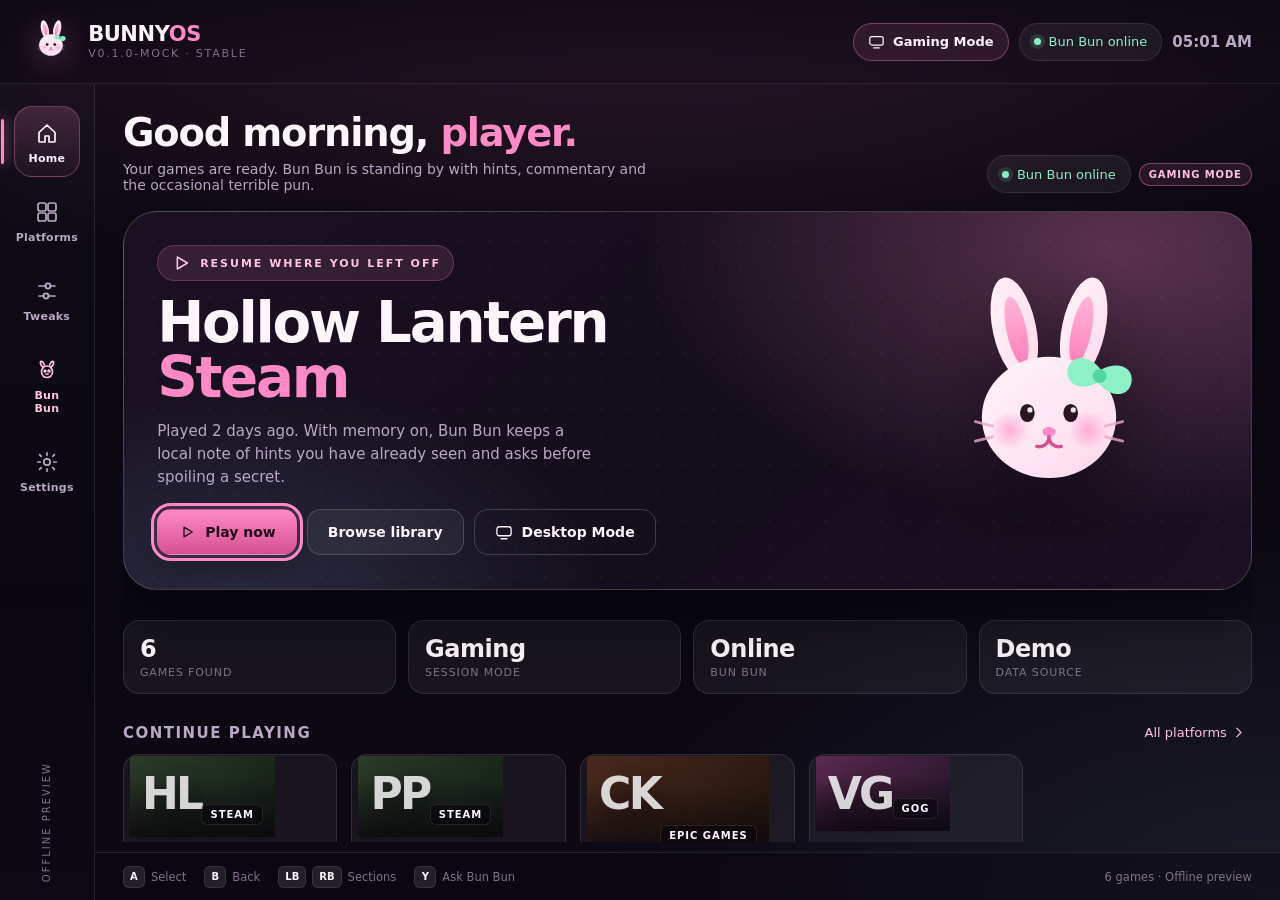
==== control-panel/ui/index.html @ 62b837a1 "Bunny OS: SteamOS-style Arch installer with Steam Deck LCD target" ====
<!doctype html>
<html lang="en" data-theme="bunny">
<head>
  <meta charset="utf-8">
  <meta name="viewport" content="width=device-width, initial-scale=1, viewport-fit=cover">
  <meta name="color-scheme" content="dark">
  <meta name="description" content="Bunny OS Control Panel — controller-first gaming overlay">
  <title>Bunny OS — Control Panel</title>
  <link rel="icon" href="assets/bunny.svg" type="image/svg+xml">
  <link rel="stylesheet" href="css/base.css">
  <link rel="stylesheet" href="css/panel.css">
</head>
<body>
  <div class="ambient" aria-hidden="true">
    <span class="blob blob--pink"></span>
    <span class="blob blob--mint"></span>
    <span class="blob blob--blue"></span>
    <span class="grain"></span>
  </div>

  <div id="app" class="app" data-mode="gaming" data-view="home">
    <header class="topbar">
      <div class="brand">
        <img class="brand__mark" src="assets/bunny.svg" alt="" width="44" height="44">
        <div class="brand__text">
          <span class="brand__name">Bunny<span>OS</span></span>
          <span class="brand__sub" id="build-label">Control Panel</span>
        </div>
      </div>

      <div class="topbar__meta">
        <button class="chip chip--mode" id="mode-chip" data-action="toggle-mode"
                data-focusable title="Switch session mode">
          <svg class="icon" aria-hidden="true"><use href="#i-mode"/></svg>
          <span id="mode-label">Gaming Mode</span>
        </button>
        <div class="chip chip--ghost" id="agent-chip" data-state="offline">
          <span class="dot"></span><span id="agent-label">Bun Bun offline</span>
        </div>
        <div class="clock" id="clock">--:--</div>
      </div>
    </header>

    <nav class="rail" aria-label="Sections">
      <button class="rail__item is-active" data-action="navigate" data-view="home" data-focusable>
        <svg class="icon" aria-hidden="true"><use href="#i-home"/></svg>
        <span>Home</span>
      </button>
      <button class="rail__item" data-action="navigate" data-view="platforms" data-focusable>
        <svg class="icon" aria-hidden="true"><use href="#i-grid"/></svg>
        <span>Platforms</span>
      </button>
      <button class="rail__item" data-action="navigate" data-view="tweaks" data-focusable>
        <svg class="icon" aria-hidden="true"><use href="#i-sliders"/></svg>
        <span>Tweaks</span>
      </button>
      <button class="rail__item rail__item--accent" data-action="navigate" data-view="bunbun" data-focusable>
        <svg class="icon" aria-hidden="true"><use href="#i-bunny"/></svg>
        <span>Bun Bun</span>
      </button>
      <button class="rail__item" data-action="navigate" data-view="settings" data-focusable>
        <svg class="icon" aria-hidden="true"><use href="#i-gear"/></svg>
        <span>Settings</span>
      </button>
      <div class="rail__spacer"></div>
      <div class="rail__hint" id="runtime-label">local-only</div>
    </nav>

    <main class="stage" id="stage">
      <section class="view" data-view-panel="home" aria-label="Home"></section>
      <section class="view" data-view-panel="platforms" aria-label="Platforms" hidden></section>
      <section class="view" data-view-panel="tweaks" aria-label="Tweaks" hidden></section>
      <section class="view" data-view-panel="bunbun" aria-label="Bun Bun" hidden></section>
      <section class="view" data-view-panel="settings" aria-label="Settings" hidden></section>
    </main>

    <footer class="hintbar" aria-hidden="true">
      <div class="hint"><kbd>A</kbd> Select</div>
      <div class="hint"><kbd>B</kbd> Back</div>
      <div class="hint"><kbd>LB</kbd><kbd>RB</kbd> Sections</div>
      <div class="hint"><kbd>Y</kbd> Ask Bun Bun</div>
      <div class="hint hint--right" id="hint-status">Offline preview</div>
    </footer>
  </div>

  <div id="toasts" class="toasts" role="status" aria-live="polite"></div>
  <div id="modal-root"></div>

  <noscript>
    <p style="padding:2rem;color:#fff">The Bunny OS Control Panel needs JavaScript.</p>
  </noscript>

  <svg class="sprite" aria-hidden="true" focusable="false">
    <symbol id="i-home" viewBox="0 0 24 24"><path d="M4 11.5 12 4l8 7.5V20a1 1 0 0 1-1 1h-5v-6H10v6H5a1 1 0 0 1-1-1z"/></symbol>
    <symbol id="i-grid" viewBox="0 0 24 24"><rect x="3" y="3" width="8" height="8" rx="2"/><rect x="13" y="3" width="8" height="8" rx="2"/><rect x="3" y="13" width="8" height="8" rx="2"/><rect x="13" y="13" width="8" height="8" rx="2"/></symbol>
    <symbol id="i-sliders" viewBox="0 0 24 24"><path d="M4 7h7M15 7h5M4 17h5M13 17h7"/><circle cx="13" cy="7" r="2.6"/><circle cx="11" cy="17" r="2.6"/></symbol>
    <symbol id="i-bunny" viewBox="0 0 24 24"><path d="M8 9c-1.8-1.2-3-3.4-2.4-5.5C7 3 8.6 4.7 9.3 7M16 9c1.8-1.2 3-3.4 2.4-5.5C17 3 15.4 4.7 14.7 7"/><path d="M6.5 13.5a5.5 5.5 0 0 1 11 0c0 3.6-2.4 6-5.5 6s-5.5-2.4-5.5-6Z"/><circle cx="10" cy="13" r=".9" fill="currentColor"/><circle cx="14" cy="13" r=".9" fill="currentColor"/><path d="M11 16h2"/></symbol>
    <symbol id="i-gear" viewBox="0 0 24 24"><circle cx="12" cy="12" r="3.2"/><path d="M12 2.8v2.4M12 18.8v2.4M4.6 4.6l1.7 1.7M17.7 17.7l1.7 1.7M2.8 12h2.4M18.8 12h2.4M4.6 19.4l1.7-1.7M17.7 6.3l1.7-1.7"/></symbol>
    <symbol id="i-play" viewBox="0 0 24 24"><path d="M8 5.5 19 12 8 18.5z"/></symbol>
    <symbol id="i-mode" viewBox="0 0 24 24"><rect x="2.5" y="5" width="19" height="12" rx="3"/><path d="M8 21h8"/></symbol>
    <symbol id="i-arrow" viewBox="0 0 24 24"><path d="M9 5l7 7-7 7"/></symbol>
    <symbol id="i-hint" viewBox="0 0 24 24"><path d="M12 3a6 6 0 0 0-3.6 10.8c.6.5.9 1.2.9 2V17h5.4v-1.2c0-.8.3-1.5.9-2A6 6 0 0 0 12 3Z"/><path d="M9.5 20h5"/></symbol>
    <symbol id="i-store" viewBox="0 0 24 24"><path d="M4 9h16l-1 11H5z"/><path d="M8 9V7a4 4 0 0 1 8 0v2"/></symbol>
    <symbol id="i-shield" viewBox="0 0 24 24"><path d="M12 3l7 3v6c0 4.2-2.9 7.7-7 9-4.1-1.3-7-4.8-7-9V6z"/><path d="M9 12l2 2 4-4"/></symbol>
    <symbol id="i-power" viewBox="0 0 24 24"><path d="M12 3v9"/><path d="M6.3 6.3a8 8 0 1 0 11.4 0"/></symbol>
    <symbol id="i-trash" viewBox="0 0 24 24"><path d="M4 7h16M9 7V5h6v2M6 7l1 13h10l1-13"/></symbol>
  </svg>

  <script type="module" src="js/app.js"></script>
</body>
</html>
---- control-panel/ui/css/base.css ----
/* Bunny OS Control Panel — foundation: tokens, reset, ambience, motion. */

:root {
  --pink: #ff8ac7;
  --pink-soft: #ffc2e2;
  --pink-deep: #d4518f;
  --mint: #8ef0c6;
  --blue: #8ecdf7;
  --lilac: #c7b3ff;
  --ink: #0a0710;
  --ink-2: #120c19;
  --paper: #fff6fb;
  --muted: #b9a8c4;
  --muted-2: #7f7189;
  --card: rgba(255, 255, 255, 0.055);
  --card-strong: rgba(255, 255, 255, 0.09);
  --line: rgba(255, 255, 255, 0.10);
  --line-strong: rgba(255, 255, 255, 0.18);
  --shadow: 0 22px 60px rgba(0, 0, 0, 0.45);
  --radius: 26px;
  --radius-sm: 16px;
  --pad: clamp(18px, 2.2vw, 34px);
  --ease: cubic-bezier(0.22, 0.9, 0.24, 1);
  --font: "Segoe UI Variable Display", "Segoe UI", Inter, "Noto Sans", system-ui, -apple-system, sans-serif;
}

* { box-sizing: border-box; }

html, body {
  height: 100%;
  margin: 0;
  background: var(--ink);
  color: var(--paper);
  font-family: var(--font);
  -webkit-font-smoothing: antialiased;
  text-rendering: optimizeLegibility;
}

body {
  overflow: hidden;
  overscroll-behavior: none;
  cursor: default;
}

button { font: inherit; color: inherit; background: none; border: 0; cursor: pointer; }
img, svg { display: block; }
h1, h2, h3, h4, p { margin: 0; }
kbd { font-family: inherit; }

.icon {
  width: 22px;
  height: 22px;
  fill: none;
  stroke: currentColor;
  stroke-width: 1.7;
  stroke-linecap: round;
  stroke-linejoin: round;
  flex: none;
}

.sprite { position: absolute; width: 0; height: 0; overflow: hidden; }

/* ---------------------------------------------------------------- ambience */
.ambient { position: fixed; inset: 0; overflow: hidden; pointer-events: none; z-index: 0; }
.ambient::after {
  content: "";
  position: absolute;
  inset: 0;
  background:
    radial-gradient(120% 80% at 50% -10%, rgba(255, 138, 199, 0.16), transparent 60%),
    radial-gradient(90% 70% at 100% 100%, rgba(142, 205, 247, 0.10), transparent 60%),
    linear-gradient(180deg, #0b0711 0%, #0a0710 55%, #0d0813 100%);
}

.blob {
  position: absolute;
  width: 46vw;
  height: 46vw;
  border-radius: 50%;
  filter: blur(90px);
  opacity: 0.35;
  animation: drift 26s var(--ease) infinite alternate;
}
.blob--pink { background: #ff69b4; top: -18vw; left: -8vw; }
.blob--mint { background: #4fe0a8; bottom: -22vw; right: -10vw; animation-delay: -9s; opacity: 0.18; }
.blob--blue { background: #5aa8ff; top: 30%; left: 55%; width: 30vw; height: 30vw; opacity: 0.12; animation-delay: -15s; }

.grain {
  position: absolute;
  inset: 0;
  opacity: 0.035;
  background-image: url("data:image/svg+xml,%3Csvg xmlns='http://www.w3.org/2000/svg' width='140' height='140'%3E%3Cfilter id='n'%3E%3CfeTurbulence type='fractalNoise' baseFrequency='0.8' numOctaves='3'/%3E%3C/filter%3E%3Crect width='140' height='140' filter='url(%23n)'/%3E%3C/svg%3E");
}

@keyframes drift {
  from { transform: translate3d(0, 0, 0) scale(1); }
  to   { transform: translate3d(4vw, 3vh, 0) scale(1.12); }
}

/* ------------------------------------------------------------------ motion */
@media (prefers-reduced-motion: reduce) {
  *, *::before, *::after {
    animation-duration: 0.001ms !important;
    animation-iteration-count: 1 !important;
    transition-duration: 0.001ms !important;
  }
}

::selection { background: var(--pink); color: #1a0712; }

/* Thin, controller-friendly scrollbars (Chromium kiosk + WebKitGTK). */
.scroll {
  overflow-y: auto;
  scrollbar-width: thin;
  scrollbar-color: rgba(255, 255, 255, 0.22) transparent;
  scroll-behavior: smooth;
}
.scroll::-webkit-scrollbar { width: 10px; }
.scroll::-webkit-scrollbar-thumb {
  background: rgba(255, 255, 255, 0.18);
  border-radius: 999px;
  border: 3px solid transparent;
  background-clip: content-box;
}
---- control-panel/ui/css/panel.css ----
/* Bunny OS Control Panel — layout and components. */

.app {
  position: relative;
  z-index: 1;
  height: 100dvh;
  display: grid;
  grid-template-columns: clamp(86px, 7.4vw, 116px) minmax(0, 1fr);
  grid-template-rows: 84px minmax(0, 1fr) 48px;
  grid-template-areas:
    "top  top"
    "rail stage"
    "rail hint";
}

/* ------------------------------------------------------------------ topbar */
.topbar {
  grid-area: top;
  display: flex;
  align-items: center;
  justify-content: space-between;
  gap: 20px;
  padding: 0 var(--pad);
  border-bottom: 1px solid var(--line);
  background: linear-gradient(180deg, rgba(12, 8, 18, 0.72), rgba(12, 8, 18, 0.18));
  backdrop-filter: blur(18px);
}

.brand { display: flex; align-items: center; gap: 14px; min-width: 0; }
.brand__mark {
  width: 46px; height: 46px;
  filter: drop-shadow(0 6px 16px rgba(255, 138, 199, 0.35));
}
.brand__text { display: flex; flex-direction: column; line-height: 1.05; }
.brand__name {
  font-size: 21px; font-weight: 800; letter-spacing: -0.02em;
  text-transform: uppercase;
}
.brand__name span { color: var(--pink); }
.brand__sub {
  font-size: 11px; letter-spacing: 0.16em; text-transform: uppercase;
  color: var(--muted-2); margin-top: 3px;
}

.topbar__meta { display: flex; align-items: center; gap: 10px; }

.chip {
  display: inline-flex; align-items: center; gap: 8px;
  height: 38px; padding: 0 14px;
  border-radius: 999px;
  border: 1px solid var(--line);
  background: var(--card);
  font-size: 13px; font-weight: 600;
  color: var(--paper);
  transition: border-color 0.18s var(--ease), background 0.18s var(--ease), transform 0.18s var(--ease);
}
.chip .icon { width: 17px; height: 17px; }
.chip--mode { border-color: rgba(255, 138, 199, 0.35); background: rgba(255, 138, 199, 0.10); }
.chip--mode:hover { background: rgba(255, 138, 199, 0.18); }
.chip--ghost { color: var(--muted); font-weight: 500; }
.chip--ghost .dot {
  width: 7px; height: 7px; border-radius: 50%;
  background: var(--muted-2);
  box-shadow: 0 0 0 4px rgba(255, 255, 255, 0.04);
}
.chip--ghost[data-state="online"] .dot { background: var(--mint); box-shadow: 0 0 0 4px rgba(142, 240, 198, 0.14); }
.chip--ghost[data-state="online"] { color: var(--mint); }

.clock {
  font-variant-numeric: tabular-nums;
  font-size: 15px; font-weight: 600; color: var(--muted);
  min-width: 58px; text-align: right;
}

/* -------------------------------------------------------------------- rail */
.rail {
  grid-area: rail;
  display: flex; flex-direction: column;
  align-items: stretch;
  gap: 8px;
  padding: 22px 14px 18px;
  border-right: 1px solid var(--line);
  background: linear-gradient(180deg, rgba(255, 255, 255, 0.022), transparent 70%);
}

.rail__item {
  position: relative;
  display: flex; flex-direction: column; align-items: center; gap: 7px;
  padding: 14px 6px 11px;
  border-radius: 18px;
  color: var(--muted);
  font-size: 11px; font-weight: 600; letter-spacing: 0.02em;
  border: 1px solid transparent;
  transition: color 0.18s var(--ease), background 0.18s var(--ease), border-color 0.18s var(--ease), transform 0.18s var(--ease);
}
.rail__item .icon { width: 24px; height: 24px; }
.rail__item:hover { color: var(--paper); background: var(--card); }
.rail__item.is-active {
  color: var(--paper);
  background: linear-gradient(180deg, rgba(255, 138, 199, 0.18), rgba(255, 138, 199, 0.05));
  border-color: rgba(255, 138, 199, 0.3);
}
.rail__item.is-active::before {
  content: ""; position: absolute; left: -14px; top: 18%;
  width: 3px; height: 64%; border-radius: 3px;
  background: var(--pink);
  box-shadow: 0 0 14px var(--pink);
}
.rail__item--accent { color: var(--pink-soft); }
.rail__spacer { flex: 1; }
.rail__hint {
  writing-mode: vertical-rl; transform: rotate(180deg);
  align-self: center;
  font-size: 10px; letter-spacing: 0.2em; text-transform: uppercase;
  color: var(--muted-2);
}

/* ------------------------------------------------------------------- stage */
.stage {
  grid-area: stage;
  min-width: 0;
  min-height: 0;
  padding: 26px var(--pad) 10px;
}
.view {
  height: 100%;
  overflow-y: auto;
  padding-bottom: 26px;
  animation: view-in 0.32s var(--ease);
  scrollbar-width: thin;
  scrollbar-color: rgba(255, 255, 255, 0.2) transparent;
}
.view[hidden] { display: none; }
.view::-webkit-scrollbar { width: 10px; }
.view::-webkit-scrollbar-thumb {
  background: rgba(255, 255, 255, 0.16); border-radius: 999px;
  border: 3px solid transparent; background-clip: content-box;
}
@keyframes view-in {
  from { opacity: 0; transform: translateY(10px); }
  to   { opacity: 1; transform: none; }
}

.view__head { display: flex; align-items: flex-end; justify-content: space-between; gap: 16px; margin-bottom: 18px; }
.view__title { font-size: clamp(26px, 3vw, 40px); font-weight: 800; letter-spacing: -0.03em; }
.view__title em { font-style: normal; color: var(--pink); }
.view__sub { color: var(--muted); font-size: 14px; margin-top: 6px; max-width: 60ch; }

.section { margin-top: 30px; }
.section__head { display: flex; align-items: center; justify-content: space-between; gap: 12px; margin-bottom: 12px; }
.section__title { font-size: 15px; font-weight: 700; letter-spacing: 0.1em; text-transform: uppercase; color: var(--muted); }
.section__link { font-size: 13px; color: var(--pink-soft); display: inline-flex; align-items: center; gap: 4px; }
.section__link .icon { width: 15px; height: 15px; }

/* -------------------------------------------------------------------- hero */
.hero {
  position: relative;
  display: grid;
  grid-template-columns: minmax(0, 1.35fr) minmax(220px, 0.65fr);
  gap: 24px;
  min-height: 268px;
  padding: clamp(22px, 2.6vw, 38px);
  border-radius: calc(var(--radius) + 8px);
  border: 1px solid var(--line-strong);
  background:
    radial-gradient(70% 120% at 88% 10%, rgba(255, 138, 199, 0.30), transparent 60%),
    radial-gradient(60% 100% at 10% 100%, rgba(142, 205, 247, 0.16), transparent 55%),
    linear-gradient(140deg, #1a1022, #140d1c 55%, #1c1024);
  box-shadow: var(--shadow);
  overflow: hidden;
}
.hero::after {
  content: ""; position: absolute; inset: 0;
  background: url("data:image/svg+xml,%3Csvg xmlns='http://www.w3.org/2000/svg' width='28' height='28'%3E%3Ccircle cx='1' cy='1' r='1' fill='%23ffffff' fill-opacity='0.05'/%3E%3C/svg%3E");
  pointer-events: none;
}
.hero__body { position: relative; z-index: 1; display: flex; flex-direction: column; justify-content: center; gap: 14px; }
.hero__eyebrow {
  display: inline-flex; align-items: center; gap: 8px; align-self: flex-start;
  font-size: 11px; letter-spacing: 0.18em; text-transform: uppercase; font-weight: 700;
  color: var(--pink-soft);
  padding: 6px 12px; border-radius: 999px;
  background: rgba(255, 138, 199, 0.12); border: 1px solid rgba(255, 138, 199, 0.24);
}
.hero__title { font-size: clamp(34px, 4.4vw, 58px); line-height: 0.98; font-weight: 850; letter-spacing: -0.04em; }
.hero__title span { display: block; color: var(--pink); }
.hero__text { color: var(--muted); font-size: 15px; line-height: 1.55; max-width: 46ch; }
.hero__actions { display: flex; flex-wrap: wrap; gap: 10px; margin-top: 6px; }

.hero__art { position: relative; display: flex; align-items: center; justify-content: center; }
.hero__art img { width: min(100%, 260px); filter: drop-shadow(0 26px 44px rgba(0, 0, 0, 0.5)); animation: bob 5.5s ease-in-out infinite; }
@keyframes bob {
  0%, 100% { transform: translateY(0) rotate(-1deg); }
  50%      { transform: translateY(-12px) rotate(1deg); }
}

/* ----------------------------------------------------------------- buttons */
.btn {
  display: inline-flex; align-items: center; justify-content: center; gap: 9px;
  min-height: 46px; padding: 0 20px;
  border-radius: 14px;
  border: 1px solid var(--line-strong);
  background: var(--card);
  font-size: 14px; font-weight: 700;
  transition: transform 0.16s var(--ease), background 0.16s var(--ease), border-color 0.16s var(--ease);
}
.btn:hover { background: var(--card-strong); border-color: rgba(255, 255, 255, 0.28); }
.btn .icon { width: 18px; height: 18px; }
.btn--primary {
  background: linear-gradient(180deg, var(--pink), var(--pink-deep));
  border-color: transparent;
  color: #240a17;
  box-shadow: 0 14px 32px rgba(212, 81, 143, 0.35);
}
.btn--primary:hover { filter: brightness(1.06); }
.btn--ghost { background: transparent; }
.btn--danger { border-color: rgba(255, 110, 110, 0.4); color: #ffb3b3; background: rgba(255, 90, 90, 0.1); }
.btn--sm { min-height: 36px; padding: 0 14px; font-size: 13px; border-radius: 11px; }
.btn[disabled] { opacity: 0.45; pointer-events: none; }

/* ------------------------------------------------------------------- cards */
.grid { display: grid; gap: 14px; }
.grid--games { grid-template-columns: repeat(auto-fill, minmax(196px, 1fr)); }
.grid--platforms { grid-template-columns: repeat(auto-fill, minmax(260px, 1fr)); }
.grid--tiles { grid-template-columns: repeat(auto-fill, minmax(240px, 1fr)); }

.game-card {
  position: relative;
  display: flex; flex-direction: column;
  border-radius: var(--radius-sm);
  border: 1px solid var(--line);
  background: var(--card);
  overflow: hidden;
  text-align: left;
  transition: transform 0.2s var(--ease), border-color 0.2s var(--ease), box-shadow 0.2s var(--ease);
}
.game-card:hover { transform: translateY(-3px); border-color: var(--line-strong); }
.game-card__art {
  position: relative;
  aspect-ratio: 16 / 9;
  display: flex; align-items: flex-end; justify-content: space-between;
  padding: 12px;
  background: var(--art, linear-gradient(140deg, #35203f, #1a1220));
  isolation: isolate;
}
.game-card__art::after {
  content: ""; position: absolute; inset: 0;
  background: linear-gradient(180deg, transparent 30%, rgba(8, 5, 12, 0.75));
  z-index: -1;
}
.game-card__mono {
  font-size: 44px; font-weight: 850; letter-spacing: -0.06em;
  color: rgba(255, 255, 255, 0.82);
  text-shadow: 0 10px 26px rgba(0, 0, 0, 0.45);
  align-self: flex-start;
}
.game-card__badge {
  font-size: 10px; font-weight: 700; letter-spacing: 0.1em; text-transform: uppercase;
  padding: 4px 8px; border-radius: 6px;
  background: rgba(8, 5, 12, 0.6); border: 1px solid var(--line);
  color: var(--paper);
}
.game-card__body { padding: 12px 14px 14px; display: flex; flex-direction: column; gap: 4px; }
.game-card__name { font-size: 14px; font-weight: 700; white-space: nowrap; overflow: hidden; text-overflow: ellipsis; }
.game-card__meta { font-size: 11px; color: var(--muted-2); letter-spacing: 0.03em; }

/* ------------------------------------------------------------------ panels */
.panel {
  border-radius: var(--radius);
  border: 1px solid var(--line);
  background: var(--card);
  padding: 20px;
}
.panel__title { font-size: 13px; font-weight: 700; letter-spacing: 0.1em; text-transform: uppercase; color: var(--muted); margin-bottom: 14px; }

.card-rows { display: flex; flex-direction: column; }
.row {
  display: flex; align-items: center; justify-content: space-between; gap: 18px;
  padding: 15px 0;
  border-bottom: 1px solid var(--line);
}
.row:last-child { border-bottom: 0; }
.row__label { display: flex; flex-direction: column; gap: 3px; }
.row__name { font-size: 14px; font-weight: 650; }
.row__desc { font-size: 12px; color: var(--muted-2); max-width: 52ch; line-height: 1.45; }
.row__control { flex: none; display: flex; align-items: center; gap: 10px; }

/* segmented control */
.seg {
  display: inline-flex; padding: 4px; gap: 2px;
  border-radius: 12px; background: rgba(0, 0, 0, 0.28); border: 1px solid var(--line);
}
.seg__opt {
  padding: 8px 13px; border-radius: 9px;
  font-size: 12px; font-weight: 650; color: var(--muted);
  transition: background 0.16s var(--ease), color 0.16s var(--ease);
}
.seg__opt:hover { color: var(--paper); }
.seg__opt.is-on { background: rgba(255, 138, 199, 0.2); color: var(--paper); box-shadow: inset 0 0 0 1px rgba(255, 138, 199, 0.35); }

/* switch */
.switch {
  position: relative; width: 54px; height: 30px; flex: none;
  border-radius: 999px; border: 1px solid var(--line-strong);
  background: rgba(0, 0, 0, 0.35);
  transition: background 0.2s var(--ease), border-color 0.2s var(--ease);
}
.switch::after {
  content: ""; position: absolute; top: 3px; left: 3px;
  width: 22px; height: 22px; border-radius: 50%;
  background: var(--muted); transition: transform 0.22s var(--ease), background 0.22s var(--ease);
}
.switch[aria-checked="true"] { background: rgba(142, 240, 198, 0.22); border-color: rgba(142, 240, 198, 0.5); }
.switch[aria-checked="true"]::after { transform: translateX(24px); background: var(--mint); }

/* range */
.range { display: flex; align-items: center; gap: 12px; min-width: 220px; }
.range input[type="range"] {
  -webkit-appearance: none; appearance: none;
  width: 170px; height: 6px; border-radius: 999px;
  background: linear-gradient(90deg, var(--pink) var(--fill, 50%), rgba(255, 255, 255, 0.14) var(--fill, 50%));
  outline: none;
}
.range input[type="range"]::-webkit-slider-thumb {
  -webkit-appearance: none; width: 20px; height: 20px; border-radius: 50%;
  background: var(--paper); border: 3px solid var(--pink);
  box-shadow: 0 4px 12px rgba(0, 0, 0, 0.4);
}
.range output { font-size: 13px; font-variant-numeric: tabular-nums; color: var(--muted); min-width: 52px; text-align: right; }

/* platform card */
.platform {
  display: flex; flex-direction: column; gap: 14px;
  padding: 18px;
  border-radius: var(--radius);
  border: 1px solid var(--line);
  background:
    radial-gradient(120% 100% at 100% 0%, var(--tint, rgba(255, 255, 255, 0.06)), transparent 60%),
    var(--card);
  transition: transform 0.2s var(--ease), border-color 0.2s var(--ease);
}
.platform:hover { transform: translateY(-3px); border-color: var(--line-strong); }
.platform__top { display: flex; align-items: center; justify-content: space-between; gap: 10px; }
.platform__logo {
  width: 44px; height: 44px; border-radius: 13px;
  display: grid; place-items: center;
  font-weight: 850; font-size: 18px; letter-spacing: -0.03em;
  background: rgba(255, 255, 255, 0.08); border: 1px solid var(--line-strong);
}
.platform__name { font-size: 17px; font-weight: 750; letter-spacing: -0.01em; }
.platform__desc { font-size: 12px; color: var(--muted-2); line-height: 1.5; min-height: 34px; }
.platform__foot { display: flex; align-items: center; justify-content: space-between; gap: 10px; margin-top: auto; }

.badge {
  font-size: 10px; font-weight: 700; letter-spacing: 0.09em; text-transform: uppercase;
  padding: 5px 9px; border-radius: 999px;
  border: 1px solid var(--line); color: var(--muted);
}
.badge--on { color: var(--mint); border-color: rgba(142, 240, 198, 0.4); background: rgba(142, 240, 198, 0.1); }
.badge--off { color: var(--muted-2); }
.badge--live { color: var(--pink-soft); border-color: rgba(255, 138, 199, 0.4); background: rgba(255, 138, 199, 0.1); }

/* bun bun */
.bunbun-hero {
  display: grid; grid-template-columns: auto minmax(0, 1fr); gap: 22px; align-items: center;
  padding: 24px;
  border-radius: calc(var(--radius) + 4px);
  border: 1px solid rgba(255, 138, 199, 0.25);
  background:
    radial-gradient(90% 120% at 0% 0%, rgba(255, 138, 199, 0.2), transparent 60%),
    linear-gradient(160deg, #1b1024, #150e1d);
}
.bunbun-hero__avatar {
  width: 132px; height: 132px; border-radius: 50%;
  display: grid; place-items: center;
  background: radial-gradient(circle at 35% 30%, #ffd4ea, #ff9ccd 55%, #d4518f);
  box-shadow: 0 18px 42px rgba(255, 138, 199, 0.28), inset 0 0 0 6px rgba(255, 255, 255, 0.14);
}
.bunbun-hero__avatar img { width: 88px; height: 88px; }
.bubble {
  position: relative;
  padding: 16px 18px;
  border-radius: 18px;
  background: rgba(255, 255, 255, 0.07);
  border: 1px solid var(--line-strong);
  font-size: 15px; line-height: 1.55;
}
.bubble::before {
  content: ""; position: absolute; left: -7px; top: 28px;
  width: 14px; height: 14px; transform: rotate(45deg);
  background: rgba(255, 255, 255, 0.07);
  border-left: 1px solid var(--line-strong); border-bottom: 1px solid var(--line-strong);
}
.bubble__name { font-size: 11px; letter-spacing: 0.16em; text-transform: uppercase; color: var(--pink-soft); font-weight: 700; margin-bottom: 6px; }

.stat-grid { display: grid; grid-template-columns: repeat(auto-fit, minmax(130px, 1fr)); gap: 12px; }
.stat {
  padding: 14px 16px; border-radius: 16px;
  background: var(--card); border: 1px solid var(--line);
}
.stat__value { font-size: 24px; font-weight: 800; letter-spacing: -0.02em; }
.stat__label { font-size: 11px; color: var(--muted-2); letter-spacing: 0.08em; text-transform: uppercase; margin-top: 3px; }

.note {
  display: flex; gap: 12px; align-items: flex-start;
  padding: 14px 16px; border-radius: 14px;
  border: 1px solid rgba(142, 205, 247, 0.24);
  background: rgba(142, 205, 247, 0.08);
  font-size: 12.5px; line-height: 1.55; color: #d8ebfa;
}
.note .icon { width: 18px; height: 18px; color: var(--blue); margin-top: 2px; }
.note--warn { border-color: rgba(255, 196, 120, 0.28); background: rgba(255, 196, 120, 0.08); color: #ffe3bb; }
.note--warn .icon { color: #ffc478; }

.kbd-list { display: flex; flex-wrap: wrap; gap: 8px; }
.kbd-list kbd {
  font-size: 11px; padding: 4px 8px; border-radius: 6px;
  border: 1px solid var(--line-strong); background: rgba(0, 0, 0, 0.25);
  color: var(--muted);
}

/* ------------------------------------------------------------------- hintbar */
.hintbar {
  grid-area: hint;
  display: flex; align-items: center; gap: 18px;
  padding: 0 var(--pad);
  border-top: 1px solid var(--line);
  color: var(--muted-2); font-size: 11.5px;
  background: rgba(10, 7, 16, 0.5);
}
.hint { display: inline-flex; align-items: center; gap: 6px; }
.hint kbd {
  display: inline-grid; place-items: center; min-width: 22px; height: 22px; padding: 0 6px;
  border-radius: 6px; background: rgba(255, 255, 255, 0.1);
  border: 1px solid var(--line); font-size: 10px; font-weight: 700; color: var(--paper);
}
.hint--right { margin-left: auto; color: var(--muted-2); }

/* --------------------------------------------------------------- focus ring */
[data-focusable] { outline: none; }
[data-focusable].is-focused,
[data-focusable]:focus-visible {
  outline: 3px solid var(--pink);
  outline-offset: 3px;
  box-shadow: 0 0 0 6px rgba(255, 138, 199, 0.12), 0 18px 40px rgba(0, 0, 0, 0.35);
  z-index: 2;
}
.rail__item.is-focused { transform: translateX(2px); }
.game-card.is-focused, .platform.is-focused { transform: translateY(-4px) scale(1.015); border-color: var(--pink); }
.seg__opt.is-focused { outline-offset: 1px; }

/* ------------------------------------------------------------------ toasts */
.toasts {
  position: fixed; right: 26px; bottom: 66px; z-index: 40;
  display: flex; flex-direction: column; gap: 10px; align-items: flex-end;
  pointer-events: none;
}
.toast {
  pointer-events: auto;
  display: flex; gap: 12px; align-items: flex-start;
  max-width: 380px;
  padding: 13px 16px;
  border-radius: 16px;
  border: 1px solid rgba(255, 138, 199, 0.3);
  background: rgba(26, 16, 34, 0.94);
  box-shadow: var(--shadow);
  animation: toast-in 0.28s var(--ease);
  font-size: 13px; line-height: 1.45;
}
.toast--bunbun { border-color: rgba(255, 138, 199, 0.45); background: linear-gradient(150deg, rgba(58, 26, 44, 0.96), rgba(26, 16, 34, 0.96)); }
.toast--warn { border-color: rgba(255, 196, 120, 0.45); }
.toast__avatar { width: 30px; height: 30px; border-radius: 50%; background: rgba(255, 138, 199, 0.2); display: grid; place-items: center; flex: none; }
.toast__avatar img { width: 24px; height: 24px; }
.toast__body strong { display: block; font-size: 11px; letter-spacing: 0.12em; text-transform: uppercase; color: var(--pink-soft); margin-bottom: 3px; }
.toast__close { color: var(--muted-2); font-size: 16px; line-height: 1; margin-left: auto; }
@keyframes toast-in { from { opacity: 0; transform: translateY(8px) scale(0.98); } to { opacity: 1; transform: none; } }

/* ------------------------------------------------------------------ modals */
.modal-backdrop {
  position: fixed; inset: 0; z-index: 50;
  display: grid; place-items: center;
  padding: 24px;
  background: rgba(6, 4, 10, 0.72);
  backdrop-filter: blur(10px);
  animation: fade-in 0.2s var(--ease);
}
@keyframes fade-in { from { opacity: 0; } to { opacity: 1; } }
.modal {
  width: min(560px, 100%);
  border-radius: 24px;
  border: 1px solid var(--line-strong);
  background: linear-gradient(160deg, #1c1125, #130c1b);
  box-shadow: var(--shadow);
  padding: 26px;
  animation: modal-in 0.24s var(--ease);
}
@keyframes modal-in { from { opacity: 0; transform: translateY(10px) scale(0.98); } to { opacity: 1; transform: none; } }
.modal__eyebrow { font-size: 11px; letter-spacing: 0.16em; text-transform: uppercase; color: var(--pink-soft); font-weight: 700; }
.modal__title { font-size: 24px; font-weight: 800; letter-spacing: -0.02em; margin: 8px 0 10px; }
.modal__text { font-size: 14px; line-height: 1.6; color: var(--muted); }
.modal__list { margin: 14px 0 0; padding-left: 18px; color: var(--muted); font-size: 13px; line-height: 1.7; }
.modal__actions { display: flex; justify-content: flex-end; gap: 10px; margin-top: 22px; }

/* ------------------------------------------------------------- empty states */
.empty {
  display: grid; place-items: center; gap: 12px;
  padding: 40px 22px;
  border-radius: var(--radius);
  border: 1px dashed var(--line-strong);
  color: var(--muted);
  text-align: center;
}
.empty img { width: 72px; opacity: 0.7; }
.empty p { font-size: 13px; max-width: 46ch; line-height: 1.55; }

/* --------------------------------------------------------------- responsive */
@media (max-width: 1080px) {
  .app { grid-template-columns: 84px minmax(0, 1fr); }
  .rail__item span { display: none; }
  .rail__item { padding: 16px 6px; }
  .hero { grid-template-columns: minmax(0, 1fr); }
  .hero__art { display: none; }
}
@media (max-width: 720px) {
  .app { grid-template-columns: 1fr; grid-template-areas: "top" "stage" "hint"; }
  .rail {
    position: fixed; z-index: 30; left: 50%; bottom: 58px; transform: translateX(-50%);
    flex-direction: row; border: 1px solid var(--line-strong); border-radius: 20px;
    background: rgba(18, 12, 25, 0.92); backdrop-filter: blur(16px);
    padding: 8px; gap: 4px;
  }
  .rail__item { padding: 10px; }
  .rail__item.is-active::before { display: none; }
  .rail__hint, .rail__spacer { display: none; }
  .topbar { padding: 0 16px; }
  .chip--ghost { display: none; }
  .view { padding-bottom: 92px; }
  .clock { display: none; }
  .hintbar { gap: 10px; }
  .hint:nth-child(n+3) { display: none; }
}

/* 720p handheld: tighten everything a notch. */
@media (max-height: 780px) {
  .app { grid-template-rows: 70px minmax(0, 1fr) 42px; }
  .hero { min-height: 220px; padding: 22px; }
  .hero__title { font-size: clamp(30px, 3.6vw, 46px); }
  .view { padding-bottom: 16px; }
}

/* --------------------------------------------------------------- additions */
.view__aside {
  display: flex; align-items: center; gap: 8px; flex-wrap: wrap; justify-content: flex-end;
}
.stack { display: flex; flex-direction: column; gap: 10px; }

.tile {
  display: flex; align-items: center; gap: 14px; width: 100%;
  padding: 14px 16px;
  border-radius: 16px;
  border: 1px solid var(--line);
  background: var(--card);
  color: var(--paper);
  text-align: left;
  font: inherit;
  transition: transform 0.18s var(--ease), border-color 0.18s var(--ease), background 0.18s var(--ease);
}
.tile:hover { transform: translateY(-2px); border-color: var(--line-strong); background: var(--card-strong); }
.tile__icon {
  width: 42px; height: 42px; flex: none; border-radius: 12px;
  display: grid; place-items: center;
  background: rgba(255, 138, 199, 0.12); color: var(--pink-soft);
  border: 1px solid rgba(255, 138, 199, 0.2);
}
.tile__icon .icon { width: 20px; height: 20px; }
.tile__body { display: flex; flex-direction: column; gap: 2px; flex: 1; min-width: 0; }
.tile__name { font-size: 14px; font-weight: 700; }
.tile__desc { font-size: 12px; color: var(--muted-2); line-height: 1.4; }
.tile--accent {
  border-color: rgba(255, 138, 199, 0.35);
  background: linear-gradient(140deg, rgba(255, 138, 199, 0.16), rgba(255, 138, 199, 0.04));
}

button.tile, button.platform, button.game-card { font: inherit; color: inherit; }
button.platform { text-align: left; }

.inline { display: flex; gap: 10px; align-items: center; flex-wrap: wrap; }

.field {
  display: flex; flex-direction: column; gap: 8px;
  margin-top: 16px; font-size: 12px; color: var(--muted);
}
.text-input {
  width: 100%; height: 46px; padding: 0 14px;
  border-radius: 12px; border: 1px solid var(--line-strong);
  background: rgba(0, 0, 0, 0.3); color: var(--paper);
  font: inherit; font-size: 14px;
}
.text-input::placeholder { color: var(--muted-2); }

.lobby { margin-top: 18px; padding-top: 18px; border-top: 1px solid var(--line); }
.lobby__head { display: flex; align-items: center; justify-content: space-between; gap: 10px; margin-bottom: 6px; }
.lobby > .btn { margin-top: 12px; }

.modal__list.audit { max-height: 280px; overflow: auto; font-size: 12px; }
.modal__list.audit code { word-break: break-all; color: var(--muted); }
.footer-note { margin-top: 26px; font-size: 11px; color: var(--muted-2); text-align: center; line-height: 1.6; }
.row--stack { flex-direction: column; align-items: stretch; }
.row--stack .row__control { align-self: flex-start; }
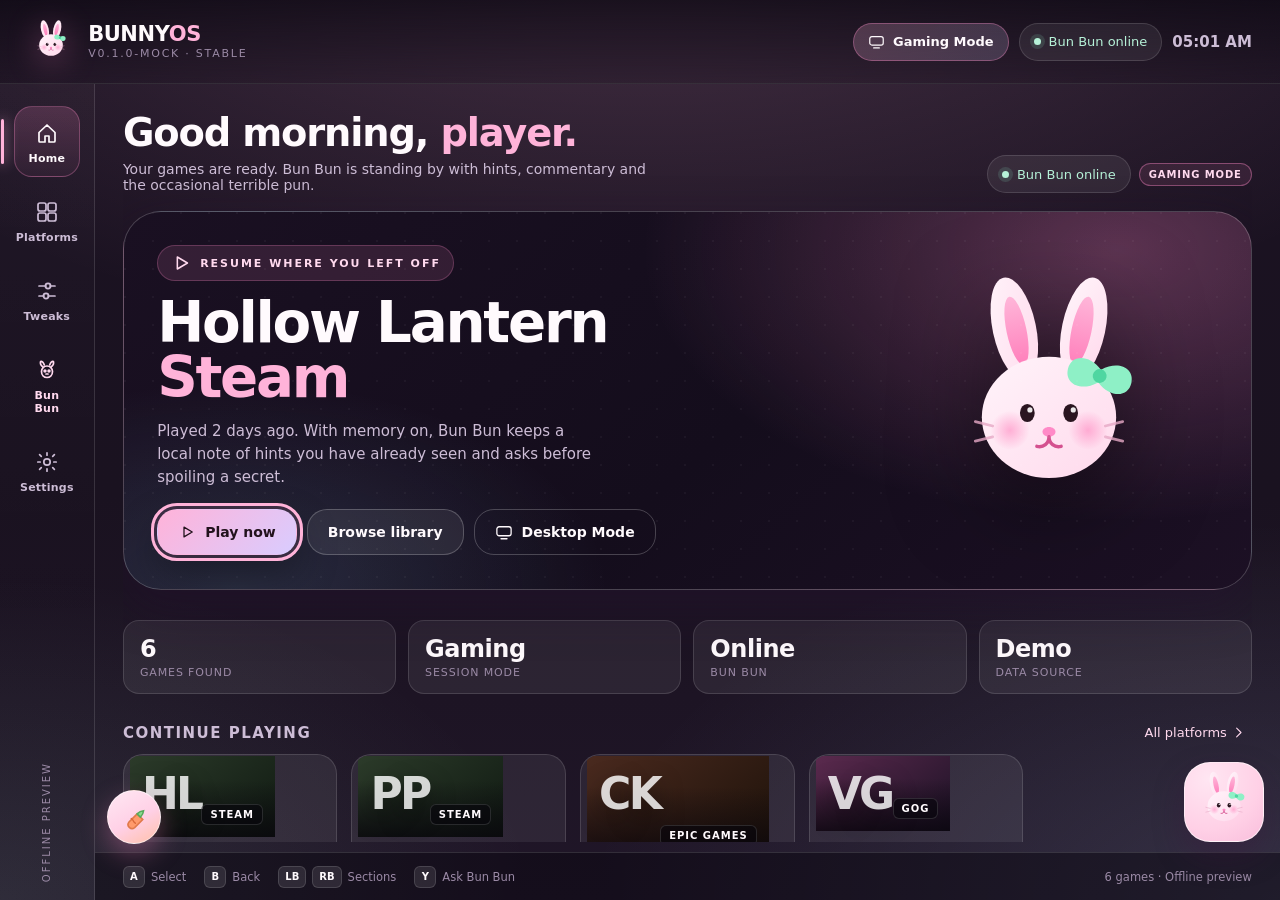
==== commit 844d18be: "feat(ui): pastel skin, carrot quick menu, screen-aware Bun Bun, desktop theme Gaming Mode: - css/pas" ====
--- a/control-panel/ui/index.html
+++ b/control-panel/ui/index.html
@@ -9,6 +9,7 @@
   <link rel="icon" href="assets/bunny.svg" type="image/svg+xml">
   <link rel="stylesheet" href="css/base.css">
   <link rel="stylesheet" href="css/panel.css">
+  <link rel="stylesheet" href="css/pastel.css">
 </head>
 <body>
   <div class="ambient" aria-hidden="true">
@@ -86,6 +87,16 @@
   <div id="toasts" class="toasts" role="status" aria-live="polite"></div>
   <div id="modal-root"></div>
 
+  <!-- Carrot button: quick access. Also on LB+RB and the C key. -->
+  <button class="carrot-button" type="button" data-action="quick-menu"
+          title="Quick access (C, or LB+RB)" aria-label="Quick access">
+    <svg viewBox="0 0 24 24" aria-hidden="true">
+      <path d="M14.5 9.5 8 16a3.2 3.2 0 0 0 4.5 4.5L19 14z" fill="#ff9a6b" stroke="#e07a4a" stroke-width="1.3"/>
+      <path d="M14.5 9.5c1.6-1.6 3.4-2.4 5.2-2.6-.2 1.8-1 3.6-2.6 5.2z" fill="#8bd88f" stroke="#57a95c" stroke-width="1.2"/>
+      <path d="M9.8 13.2l1.6 1.6M11.6 15.6l1.5 1.4" stroke="#d9683a" stroke-width="1.1" stroke-linecap="round"/>
+    </svg>
+  </button>
+
   <noscript>
     <p style="padding:2rem;color:#fff">The Bunny OS Control Panel needs JavaScript.</p>
   </noscript>
@@ -104,6 +115,9 @@
     <symbol id="i-shield" viewBox="0 0 24 24"><path d="M12 3l7 3v6c0 4.2-2.9 7.7-7 9-4.1-1.3-7-4.8-7-9V6z"/><path d="M9 12l2 2 4-4"/></symbol>
     <symbol id="i-power" viewBox="0 0 24 24"><path d="M12 3v9"/><path d="M6.3 6.3a8 8 0 1 0 11.4 0"/></symbol>
     <symbol id="i-trash" viewBox="0 0 24 24"><path d="M4 7h16M9 7V5h6v2M6 7l1 13h10l1-13"/></symbol>
+    <symbol id="i-moon" viewBox="0 0 24 24"><path d="M20 14.4A8.2 8.2 0 0 1 9.6 4a8.4 8.4 0 1 0 10.4 10.4z"/></symbol>
+    <symbol id="i-refresh" viewBox="0 0 24 24"><path d="M20 12a8 8 0 1 1-2.4-5.7"/><path d="M20 4.5V10h-5.5"/></symbol>
+    <symbol id="i-exit" viewBox="0 0 24 24"><path d="M15 4h3a1 1 0 0 1 1 1v14a1 1 0 0 1-1 1h-3"/><path d="M10 8l4 4-4 4M14 12H3"/></symbol>
   </svg>
 
   <script type="module" src="js/app.js"></script>
--- a/control-panel/ui/css/pastel.css
+++ b/control-panel/ui/css/pastel.css
@@ -0,0 +1,264 @@
+/* Bunny OS pastel skin.
+ *
+ * Loaded after panel.css so it only retunes tokens and adds the components
+ * introduced by the redesign (carrot button, quick menu, Bun Bun companion).
+ * The base stays a dark plum rather than a white sheet: the panel is read on a
+ * 7" Deck screen in a dim room, and a light background would halve contrast on
+ * the existing cards. "Pastel" here is the accent palette, the softness of the
+ * shadows and the roundness, not a white page.
+ */
+
+:root {
+  --pink: #ffb3d9;
+  --pink-soft: #ffd9ee;
+  --pink-deep: #e07aae;
+  --mint: #b6f2d8;
+  --blue: #bcdcff;
+  --lilac: #d9ccff;
+  --peach: #ffd9c2;
+  --ink: #1a1220;
+  --ink-2: #221a2b;
+  --paper: #fffafd;
+  --muted: #cdbdd6;
+  --muted-2: #9b8aa6;
+  --card: rgba(255, 255, 255, 0.07);
+  --card-strong: rgba(255, 255, 255, 0.115);
+  --line: rgba(255, 255, 255, 0.13);
+  --line-strong: rgba(255, 255, 255, 0.22);
+  --shadow: 0 18px 48px rgba(38, 18, 48, 0.45);
+  --radius: 30px;
+  --radius-sm: 20px;
+  --pastel-glow: 0 0 0 1px rgba(255, 255, 255, 0.07), 0 14px 34px rgba(90, 40, 90, 0.28);
+}
+
+.ambient::after {
+  background:
+    radial-gradient(120% 80% at 50% -10%, rgba(255, 179, 217, 0.20), transparent 62%),
+    radial-gradient(90% 70% at 100% 100%, rgba(188, 220, 255, 0.14), transparent 60%),
+    radial-gradient(70% 60% at 0% 100%, rgba(182, 242, 216, 0.10), transparent 60%),
+    linear-gradient(180deg, #1b1222 0%, #1a1220 55%, #201628 100%);
+}
+
+/* Softer, rounder surfaces for anything that already exists. */
+.card,
+.panel,
+.tile,
+.chip,
+.btn {
+  border-radius: var(--radius-sm);
+}
+
+.btn--primary {
+  background: linear-gradient(135deg, var(--pink) 0%, var(--lilac) 100%);
+  color: #22121c;
+}
+
+.chip--mode {
+  background: linear-gradient(135deg, rgba(255, 179, 217, 0.22), rgba(217, 204, 255, 0.18));
+}
+
+.is-focused {
+  box-shadow: var(--pastel-glow);
+}
+
+/* ------------------------------------------------------------ carrot button */
+.carrot-button {
+  position: fixed;
+  /* Clear of the rail and of its vertical runtime label. */
+  left: calc(clamp(86px, 7.4vw, 116px) + 12px);
+  bottom: 56px;
+  z-index: 60;
+  width: 54px;
+  height: 54px;
+  display: grid;
+  place-items: center;
+  border-radius: 50%;
+  background: linear-gradient(150deg, #ffe8f3 0%, #ffd0e6 55%, #ffc0a8 100%);
+  border: 1px solid rgba(255, 255, 255, 0.55);
+  box-shadow: 0 10px 26px rgba(224, 122, 174, 0.38);
+  transition: transform 160ms var(--ease), box-shadow 160ms var(--ease);
+  pointer-events: auto;
+}
+.carrot-button:hover,
+.carrot-button.is-focused {
+  transform: translateY(-2px) scale(1.05);
+  box-shadow: 0 14px 30px rgba(224, 122, 174, 0.5);
+}
+.carrot-button:active { transform: scale(0.96); }
+.carrot-button svg { width: 30px; height: 30px; }
+
+/* ------------------------------------------------------------- quick menu */
+.quickmenu {
+  position: fixed;
+  inset: 0;
+  z-index: 80;
+  display: grid;
+  place-items: center;
+  background: rgba(18, 10, 24, 0.55);
+  backdrop-filter: blur(14px) saturate(120%);
+  opacity: 0;
+  transition: opacity 180ms var(--ease);
+}
+.quickmenu[hidden] { display: none; }
+.quickmenu.is-open { opacity: 1; }
+
+.quickmenu__panel {
+  width: min(760px, 88vw);
+  padding: clamp(18px, 2.4vw, 28px);
+  border-radius: 34px;
+  background:
+    linear-gradient(160deg, rgba(255, 255, 255, 0.10), rgba(255, 255, 255, 0.045)),
+    rgba(34, 24, 42, 0.92);
+  border: 1px solid rgba(255, 255, 255, 0.16);
+  box-shadow: 0 30px 80px rgba(20, 8, 28, 0.6);
+  transform: translateY(10px) scale(0.985);
+  transition: transform 200ms var(--ease);
+}
+.quickmenu.is-open .quickmenu__panel { transform: none; }
+
+.quickmenu__title {
+  display: flex;
+  align-items: center;
+  gap: 10px;
+  font-size: 1.05rem;
+  letter-spacing: 0.01em;
+  color: var(--pink-soft);
+  margin-bottom: 14px;
+}
+.quickmenu__title svg { width: 22px; height: 22px; }
+
+.quickmenu__grid {
+  display: grid;
+  grid-template-columns: repeat(4, 1fr);
+  gap: 12px;
+}
+
+.quickmenu__tile {
+  display: flex;
+  flex-direction: column;
+  align-items: center;
+  justify-content: center;
+  gap: 8px;
+  min-height: 92px;
+  padding: 14px 10px;
+  border-radius: 22px;
+  background: rgba(255, 255, 255, 0.065);
+  border: 1px solid rgba(255, 255, 255, 0.10);
+  color: var(--paper);
+  text-align: center;
+  font-size: 0.88rem;
+  transition: background 140ms var(--ease), transform 140ms var(--ease);
+}
+.quickmenu__tile svg { width: 26px; height: 26px; }
+.quickmenu__tile:hover,
+.quickmenu__tile.is-focused {
+  background: linear-gradient(150deg, rgba(255, 179, 217, 0.30), rgba(217, 204, 255, 0.24));
+  transform: translateY(-2px);
+}
+
+.quickmenu__section {
+  margin-top: 16px;
+  padding-top: 14px;
+  border-top: 1px solid rgba(255, 255, 255, 0.10);
+}
+.quickmenu__section h3 {
+  font-size: 0.76rem;
+  font-weight: 600;
+  letter-spacing: 0.12em;
+  text-transform: uppercase;
+  color: var(--muted-2);
+  margin-bottom: 10px;
+}
+.quickmenu__section .quickmenu__grid { grid-template-columns: repeat(4, 1fr); }
+.quickmenu__tile--danger { color: #ffd6e6; }
+.quickmenu__tile--danger:hover,
+.quickmenu__tile--danger.is-focused {
+  background: linear-gradient(150deg, rgba(255, 138, 170, 0.32), rgba(255, 179, 217, 0.20));
+}
+
+/* ---------------------------------------------------- Bun Bun companion */
+.companion {
+  position: fixed;
+  right: 16px;
+  bottom: 58px;
+  z-index: 55;
+  display: flex;
+  align-items: flex-end;
+  gap: 10px;
+  pointer-events: none;
+  transition: opacity 260ms var(--ease), transform 260ms var(--ease);
+}
+.companion[hidden] { display: none; }
+.companion.is-away { opacity: 0; transform: translateY(14px); }
+
+.companion__bubble {
+  max-width: 240px;
+  padding: 10px 14px;
+  border-radius: 18px 18px 6px 18px;
+  background: rgba(255, 250, 253, 0.96);
+  color: #3a2338;
+  font-size: 0.82rem;
+  line-height: 1.35;
+  box-shadow: 0 12px 28px rgba(30, 12, 40, 0.35);
+  opacity: 0;
+  transform: translateY(6px) scale(0.96);
+  transition: opacity 180ms var(--ease), transform 180ms var(--ease);
+}
+.companion__bubble.is-visible { opacity: 1; transform: none; }
+
+.companion__avatar {
+  position: relative;
+  width: 80px;
+  height: 80px;
+  border-radius: 26px;
+  display: grid;
+  place-items: center;
+  background: radial-gradient(120% 120% at 30% 20%, #ffe6f2 0%, #ffd0e6 55%, #f7b7d8 100%);
+  border: 1px solid rgba(255, 255, 255, 0.6);
+  box-shadow: 0 14px 30px rgba(60, 20, 60, 0.35);
+  animation: companion-breathe 4.2s ease-in-out infinite;
+}
+.companion__avatar img { width: 64px; height: 64px; }
+
+/* Emotes are deliberately small motion, not a full character rig: a handheld
+ * GPU is busy running a game, and this overlay must cost nothing. */
+.companion__avatar[data-emote="hop"] { animation: companion-hop 620ms var(--ease) 2; }
+.companion__avatar[data-emote="wave"] { animation: companion-wave 720ms var(--ease) 2; }
+.companion__avatar[data-emote="think"] { animation: companion-tilt 1100ms var(--ease) 1; }
+.companion__avatar[data-emote="cheer"] { animation: companion-hop 420ms var(--ease) 3; }
+
+@keyframes companion-breathe {
+  0%, 100% { transform: translateY(0); }
+  50% { transform: translateY(-3px); }
+}
+@keyframes companion-hop {
+  0%, 100% { transform: translateY(0); }
+  40% { transform: translateY(-12px) rotate(-2deg); }
+  70% { transform: translateY(-3px) rotate(1deg); }
+}
+@keyframes companion-wave {
+  0%, 100% { transform: rotate(0); }
+  30% { transform: rotate(-8deg); }
+  60% { transform: rotate(8deg); }
+}
+@keyframes companion-tilt {
+  0%, 100% { transform: rotate(0); }
+  50% { transform: rotate(-6deg) translateY(-2px); }
+}
+
+/* The companion is scenery: it must never take controller focus, so the only
+ * interactive part is a small pointer target. */
+.companion__open {
+  position: absolute;
+  inset: 0;
+  border-radius: inherit;
+  pointer-events: auto;
+  background: transparent;
+}
+
+@media (max-width: 720px) {
+  .quickmenu__grid,
+  .quickmenu__section .quickmenu__grid { grid-template-columns: repeat(2, 1fr); }
+  .companion__avatar { width: 72px; height: 72px; }
+  .companion__avatar img { width: 52px; height: 52px; }
+}
